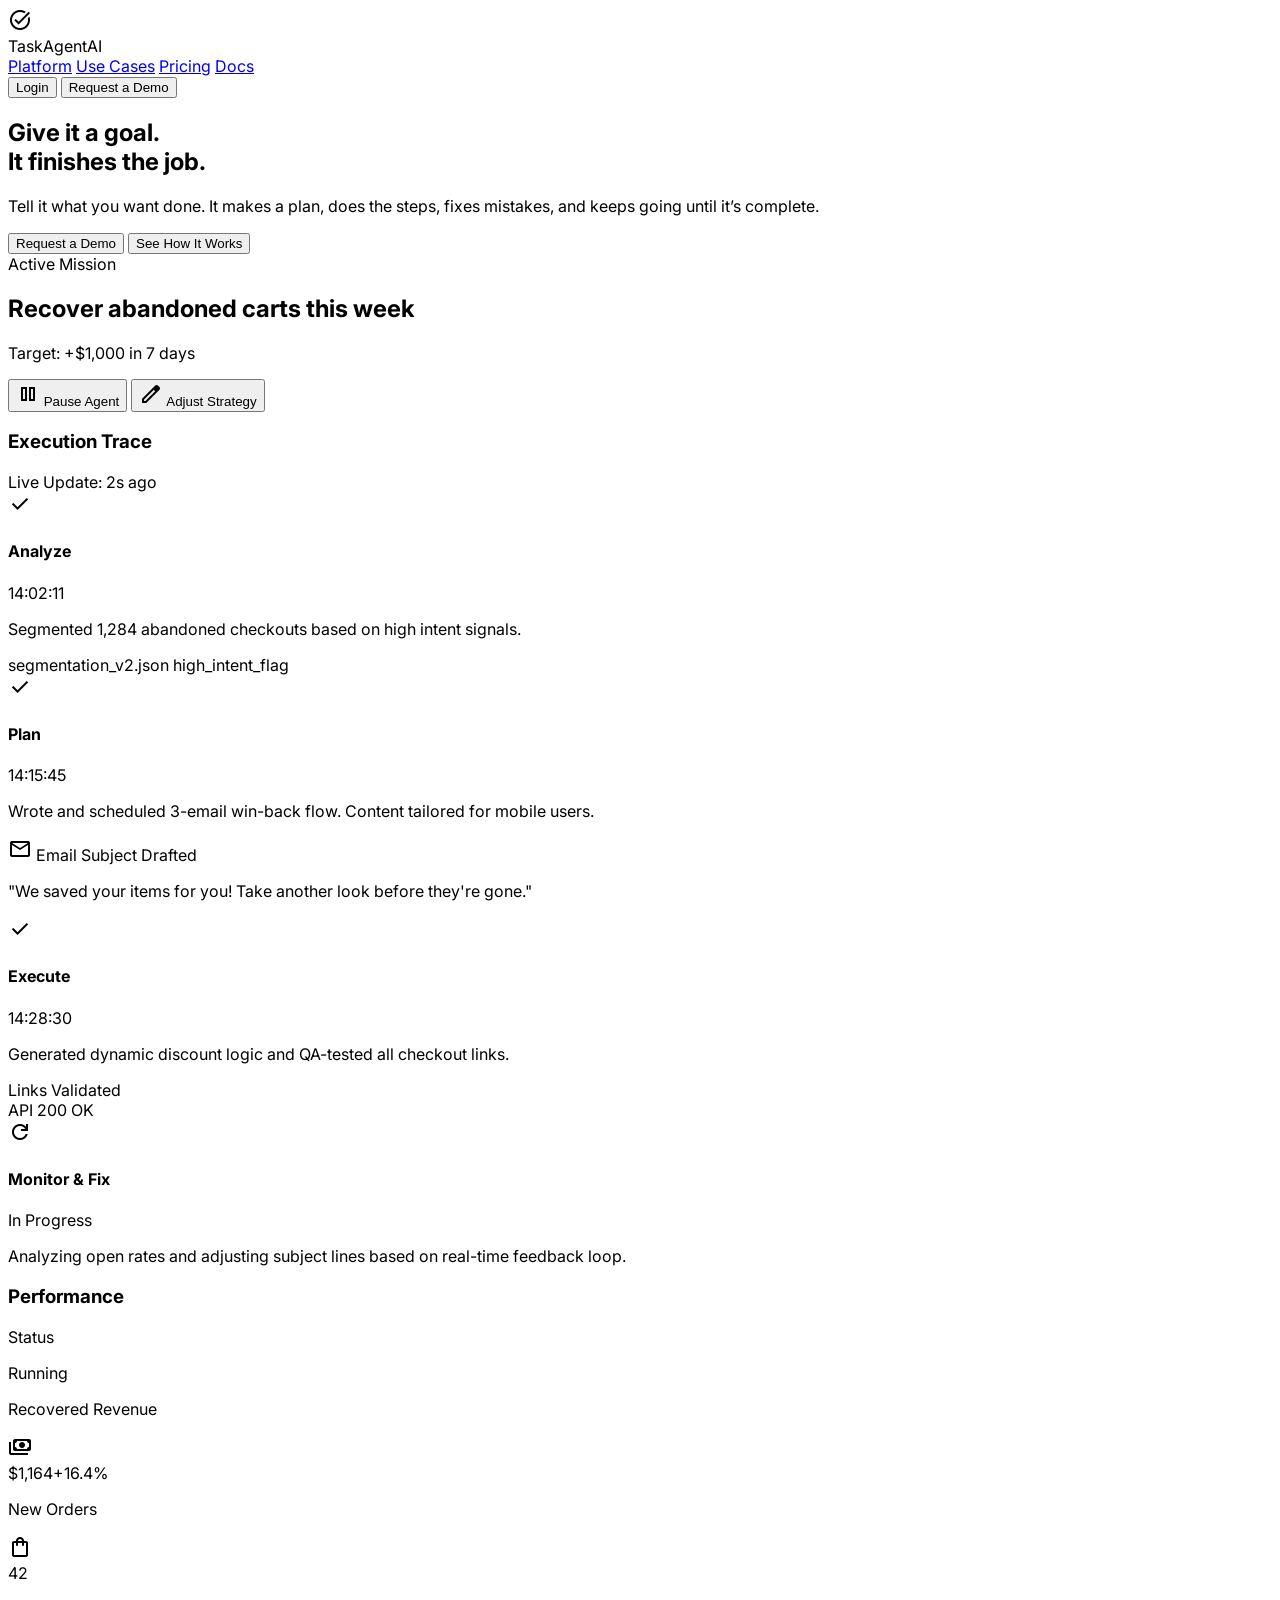
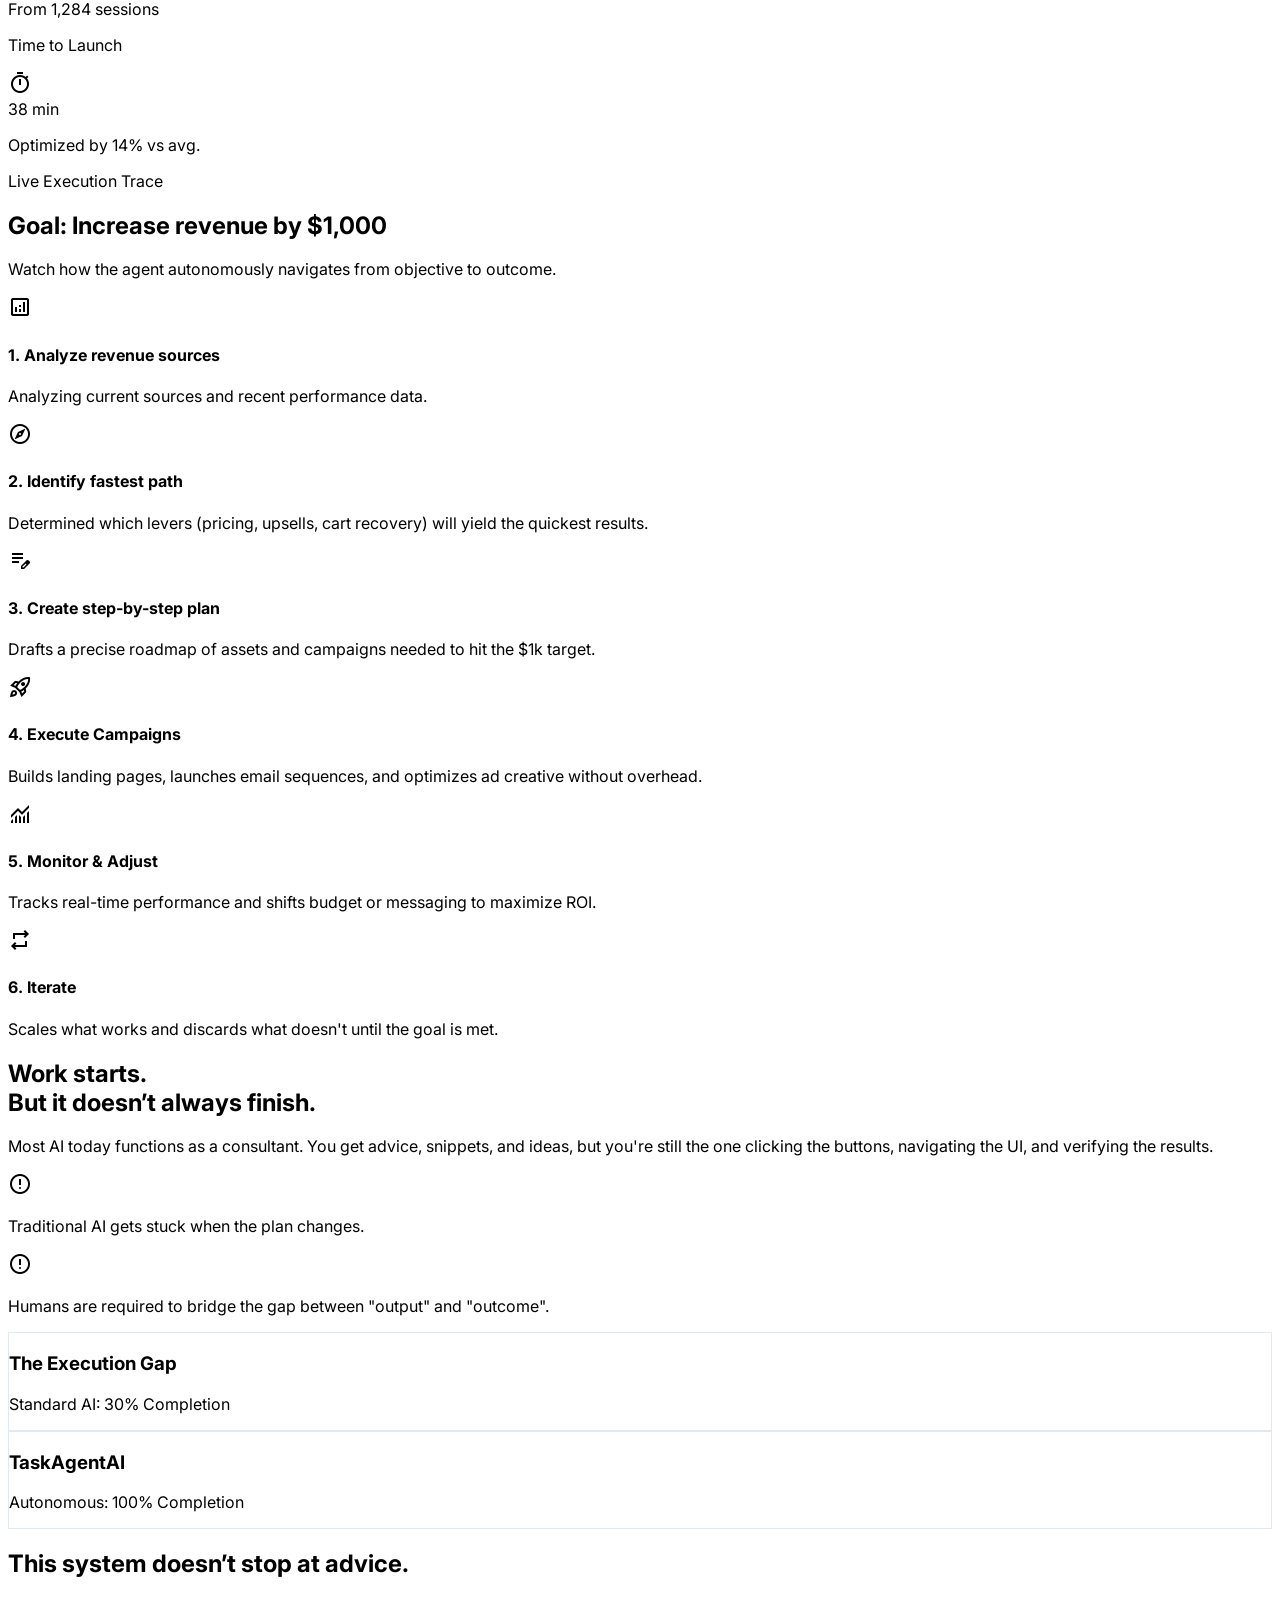
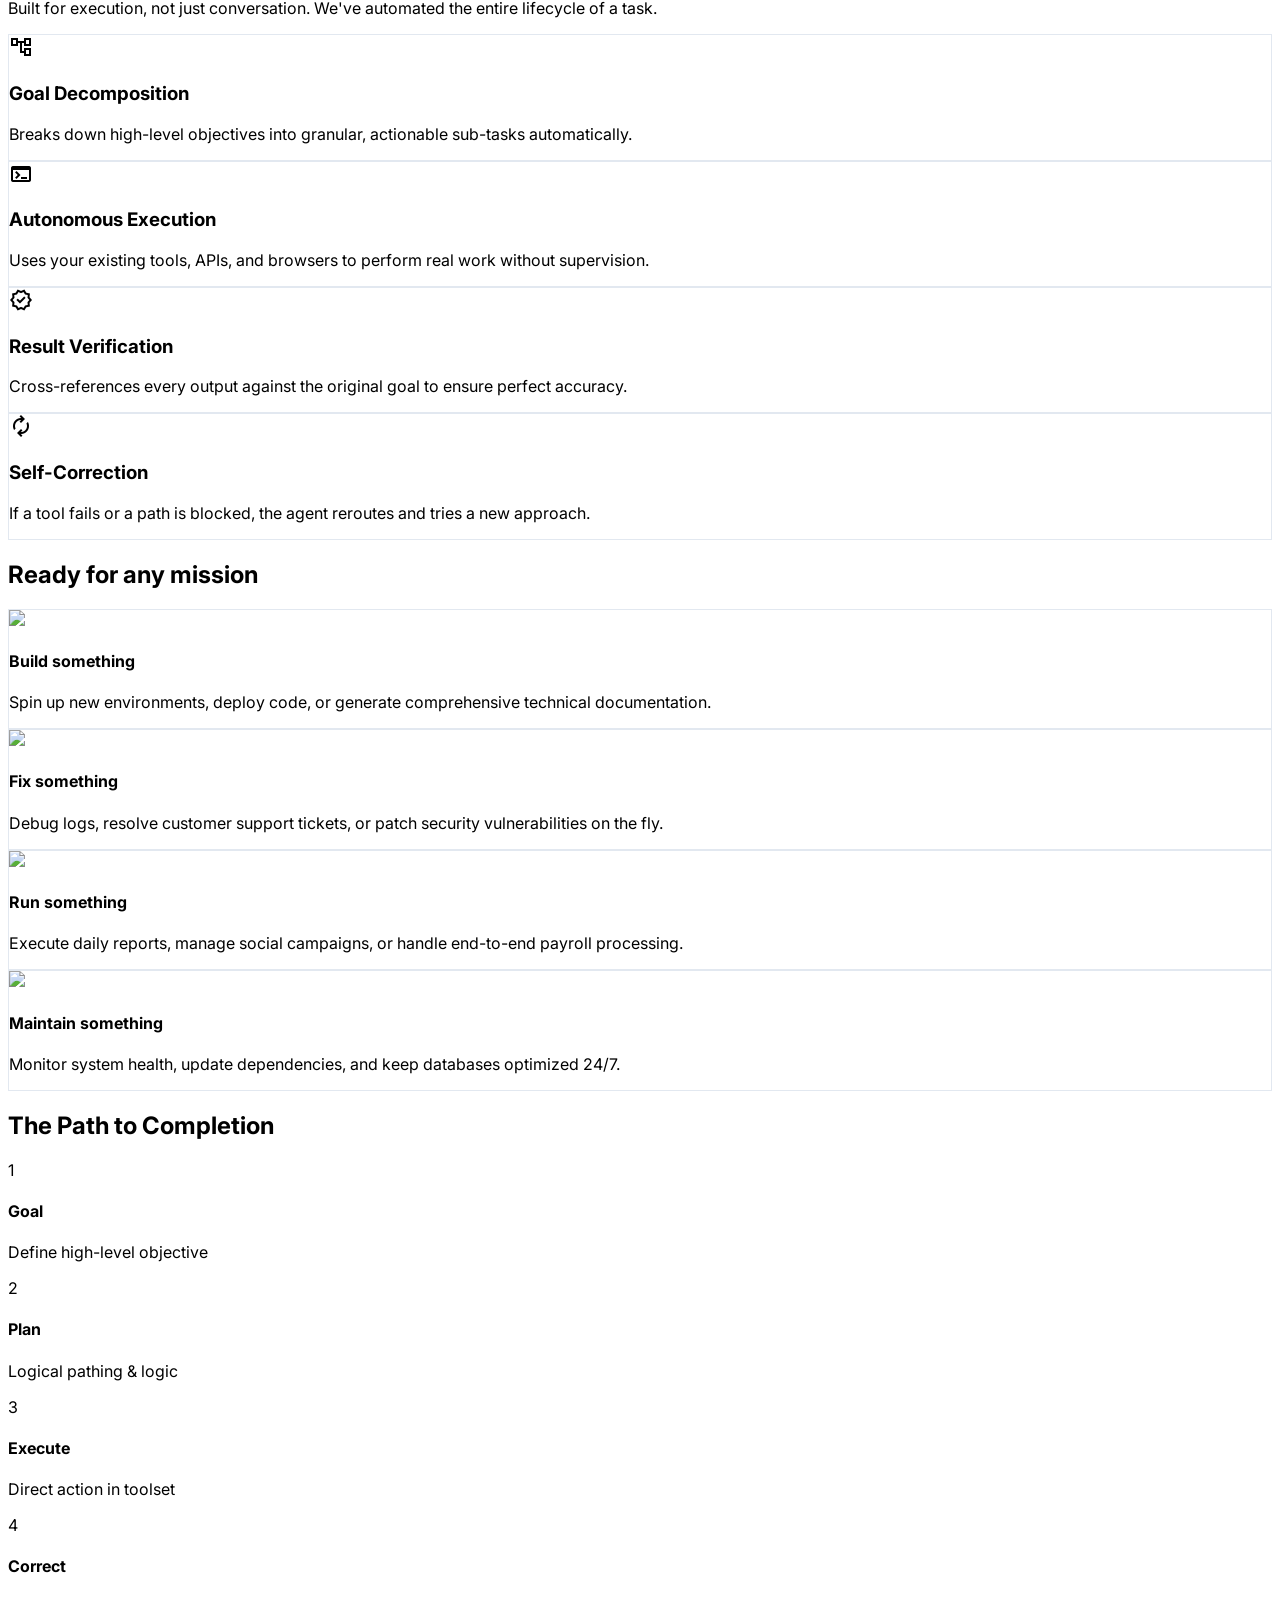
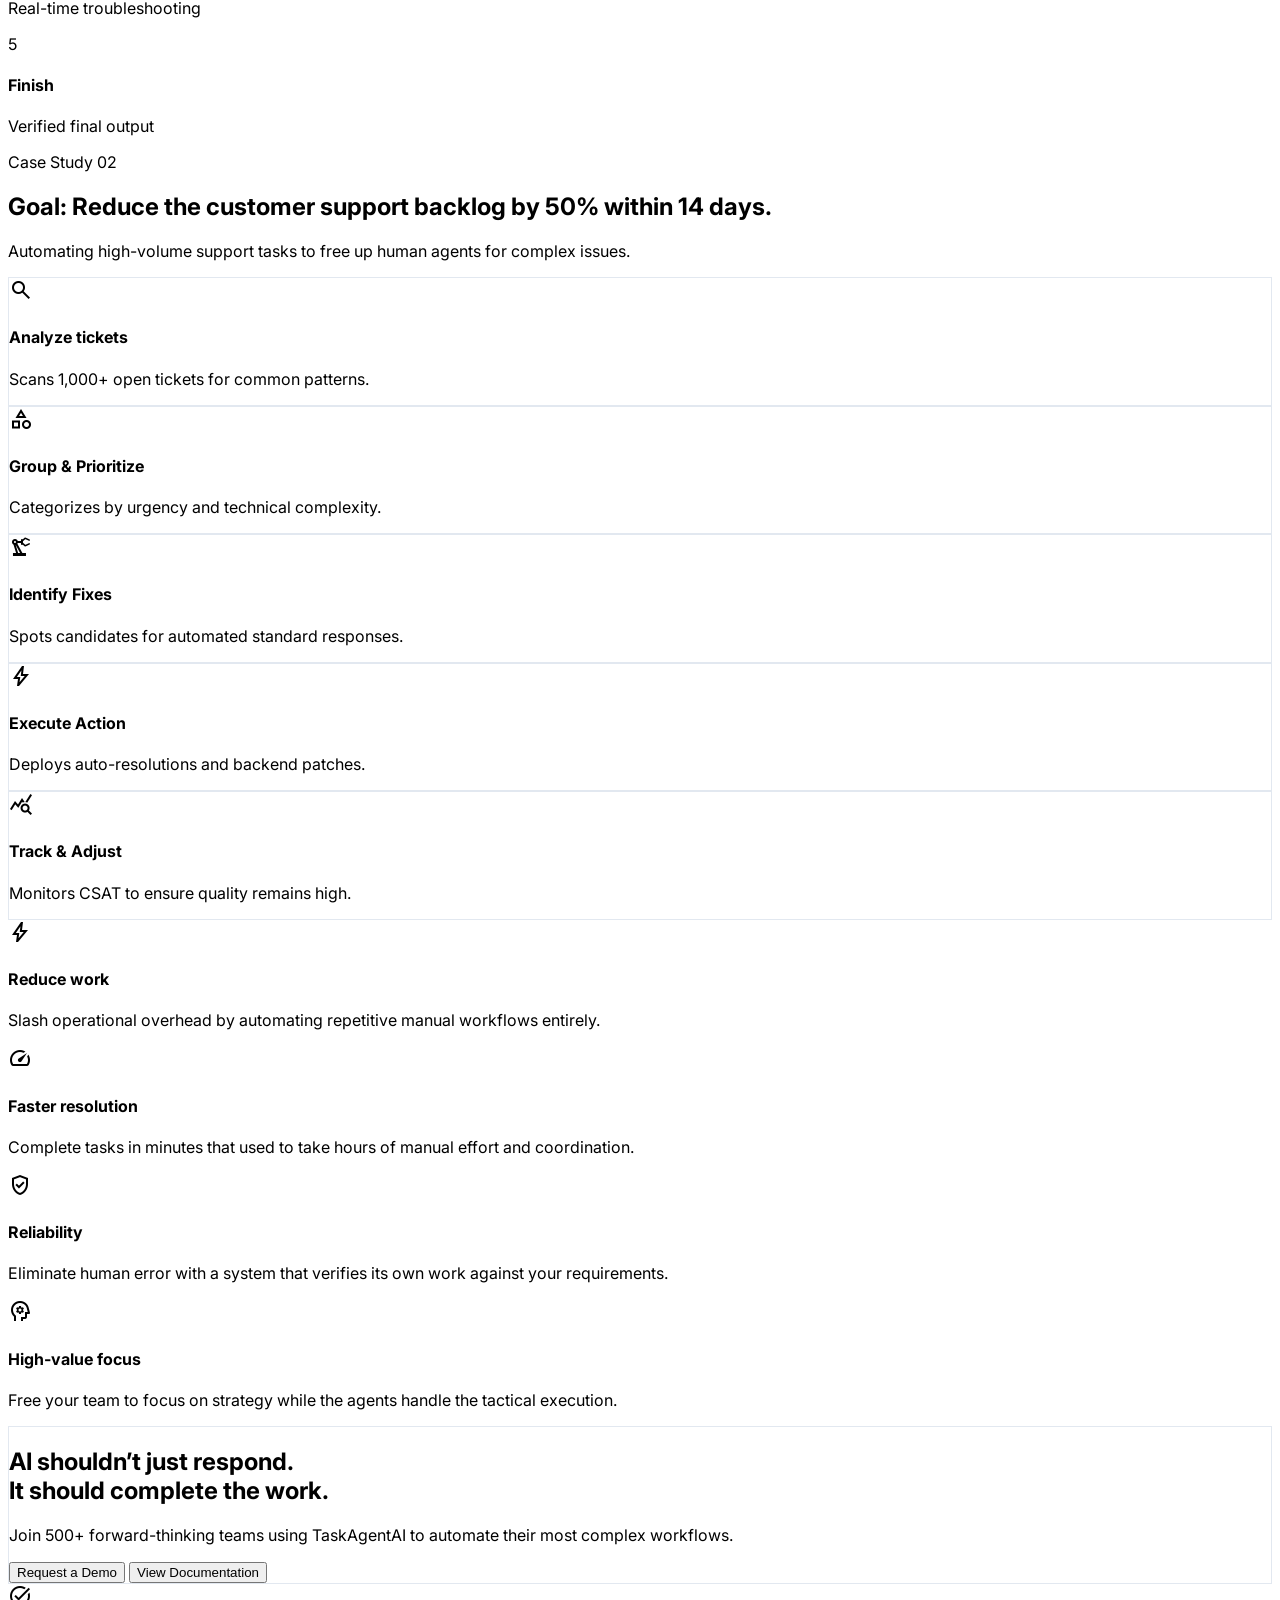
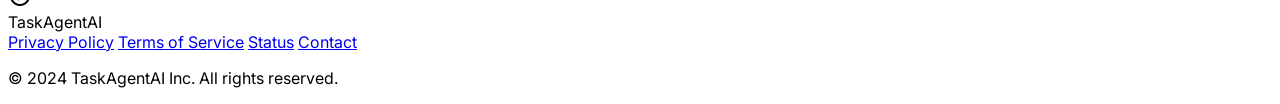
==== index.html @ cd780e86 "Initial website commit" ====
<!DOCTYPE html>
<html class="light" lang="en">
<head>
  <meta charset="utf-8"/>
  <meta content="width=device-width, initial-scale=1.0" name="viewport"/>
  <title>TaskAgentAI | Beyond Advice, Pure Execution</title>
  <script src="https://cdn.tailwindcss.com?plugins=forms,container-queries"></script>
  <link href="https://fonts.googleapis.com/css2?family=Inter:wght@400;500;600;700;800;900&amp;display=swap" rel="stylesheet"/>
  <link href="https://fonts.googleapis.com/css2?family=Material+Symbols+Outlined:wght,FILL@100..700,0..1&amp;display=swap" rel="stylesheet"/>
  <script id="tailwind-config">
    tailwind.config = {
      darkMode: "class",
      theme: {
        extend: {
          colors: {
            "primary": "#000000",
            "background-light": "#ffffff",
            "background-dark": "#000000",
            "input": "#e2e8f0",
            "muted": "#64748b",
            "foreground": "#000000"
          },
          fontFamily: {
            "display": ["Inter", "sans-serif"]
          },
          borderRadius: {
            "DEFAULT": "0.375rem",
            "md": "0.375rem",
            "lg": "0.5rem",
            "xl": "0.75rem",
            "full": "9999px"
          }
        }
      }
    };
  </script>
  <style>
    body {
      font-family: 'Inter', sans-serif;
      -webkit-font-smoothing: antialiased;
    }
    .notion-border {
      border: 1px solid #e2e8f0;
    }
    .notion-card-hover:hover {
      background-color: #f8fafc;
      border-color: #000000;
    }
    .step-line::after {
      content: '';
      position: absolute;
      top: 50%;
      left: 100%;
      width: 100%;
      height: 1px;
      background-color: #e2e8f0;
      z-index: -1;
    }
  </style>
</head>
<body class="bg-background-light text-foreground antialiased selection:bg-black/10">
  <div id="app"></div>
  <script defer src="./components/header.js?v=1"></script>
  <script defer src="./components/hero.js?v=2"></script>
  <script defer src="./components/sections.js?v=1"></script>
  <script defer src="./components/footer.js?v=1"></script>
  <script defer src="./components/app.js?v=1"></script>
</body>
</html>
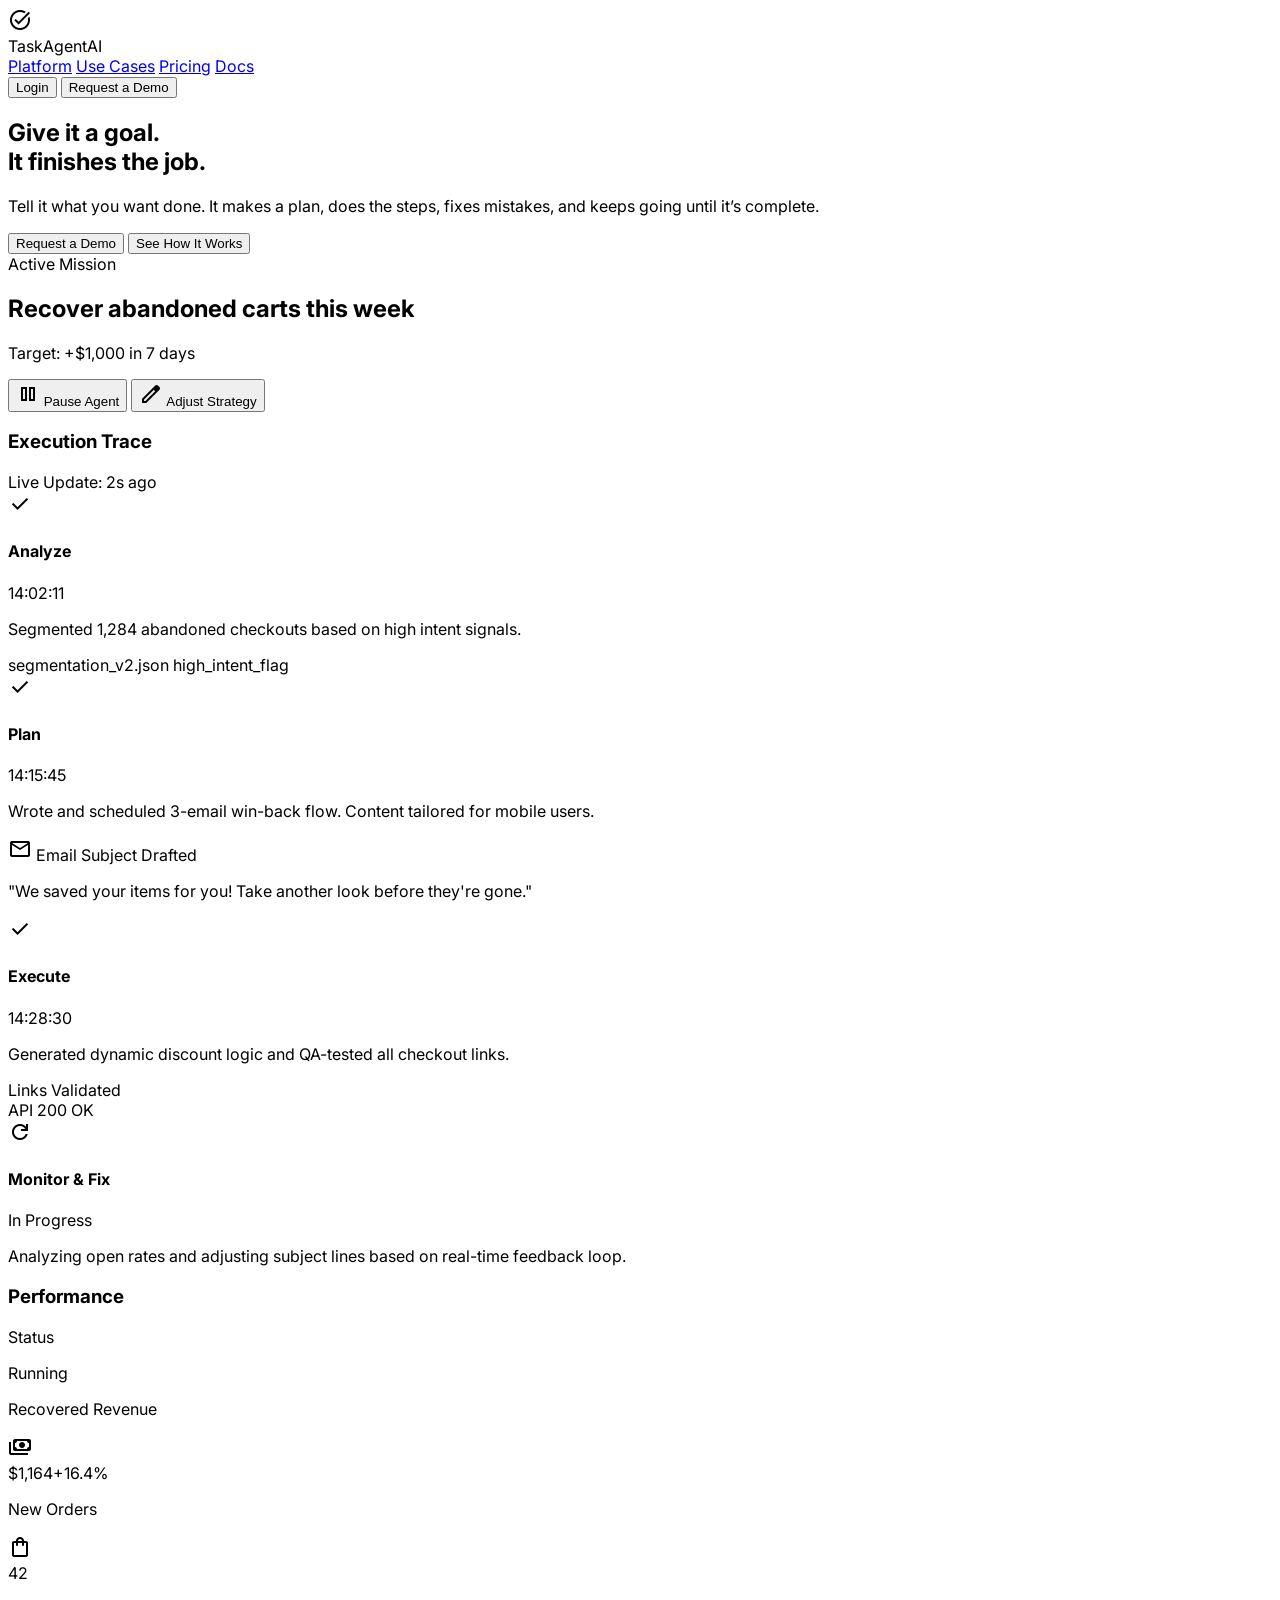
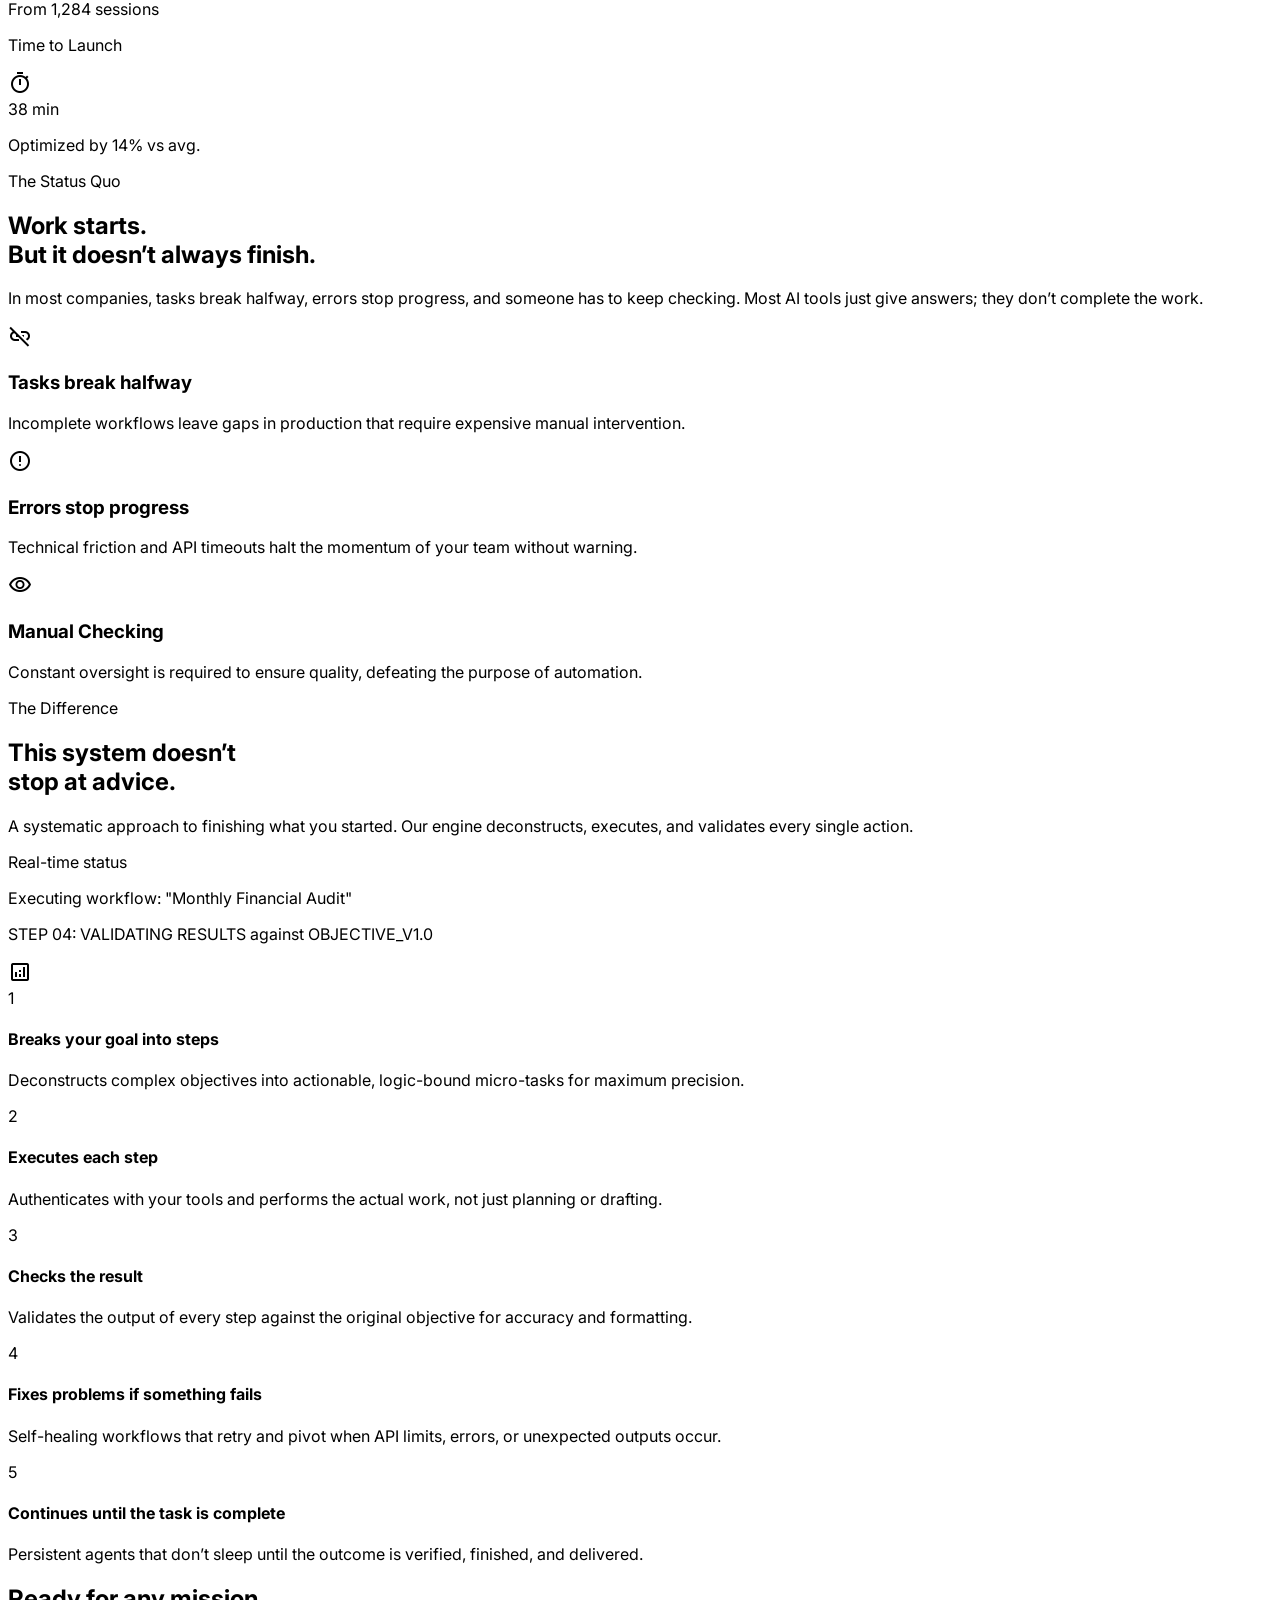
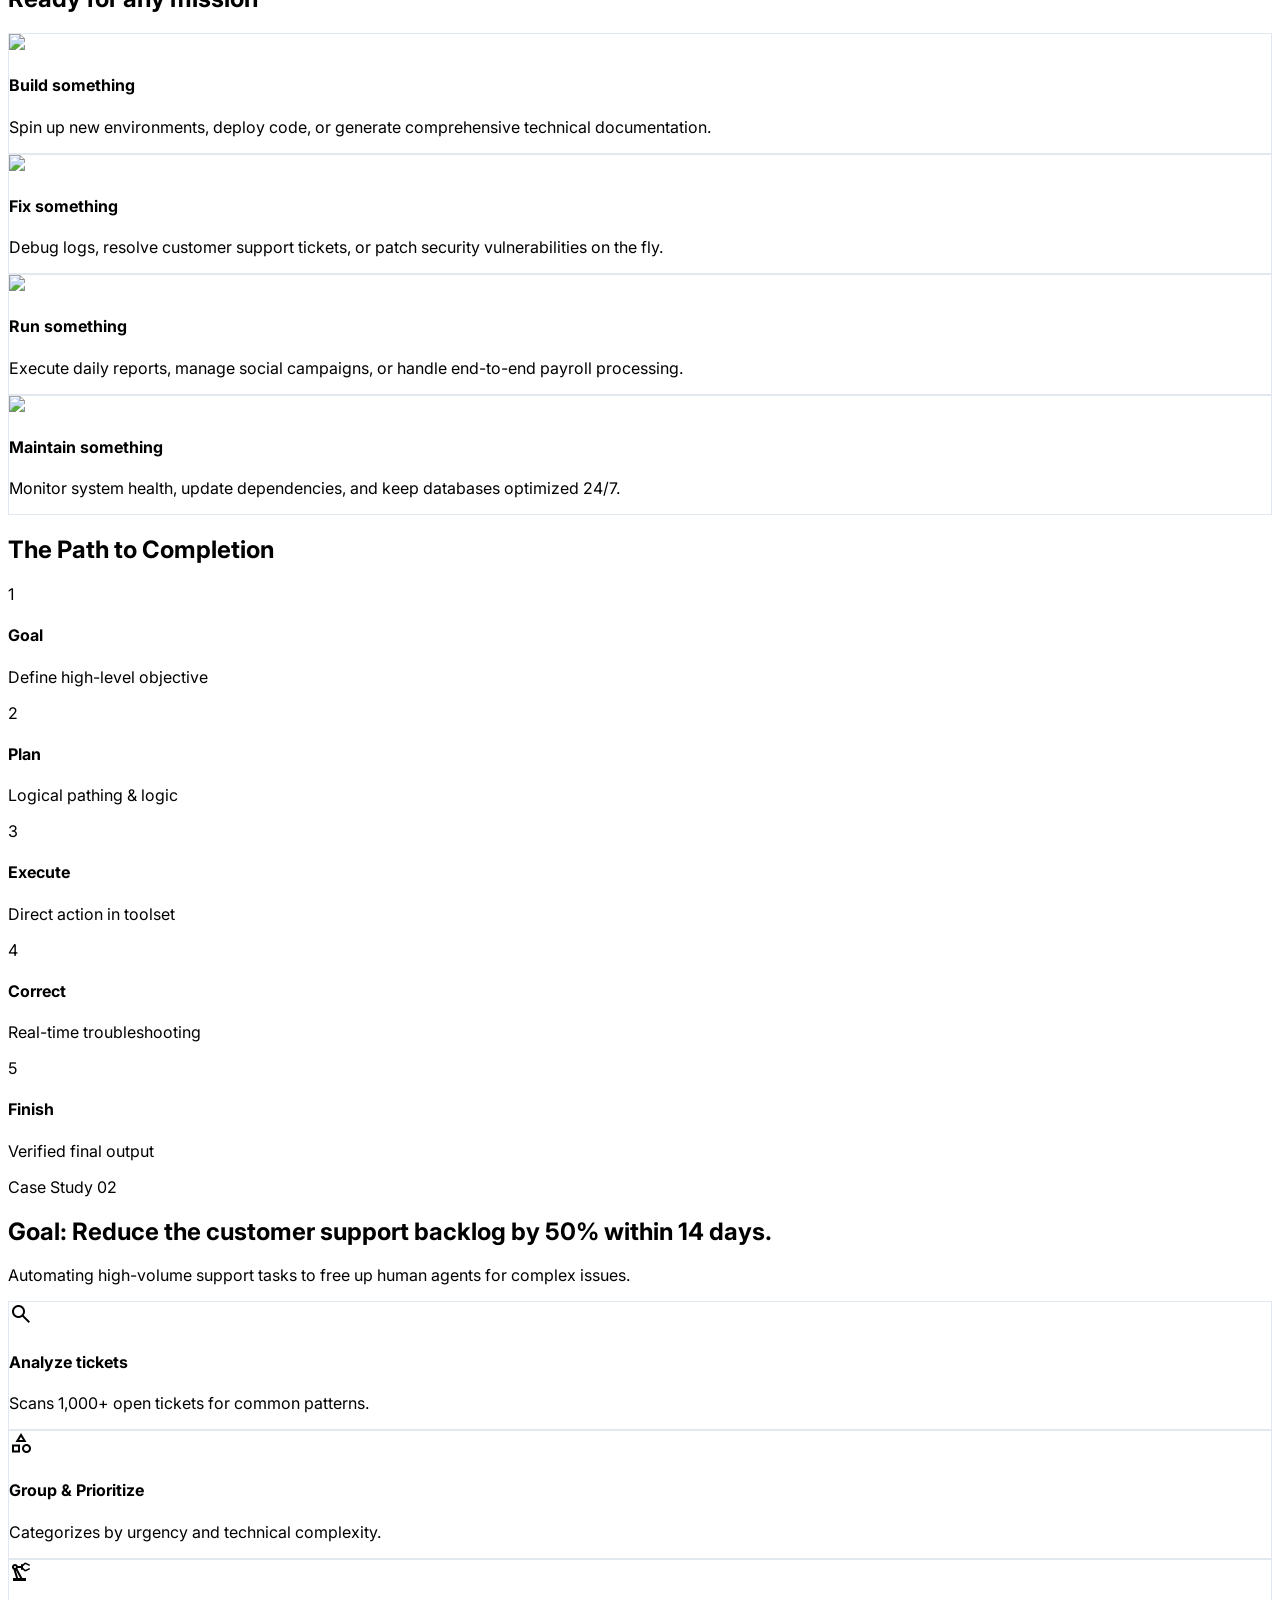
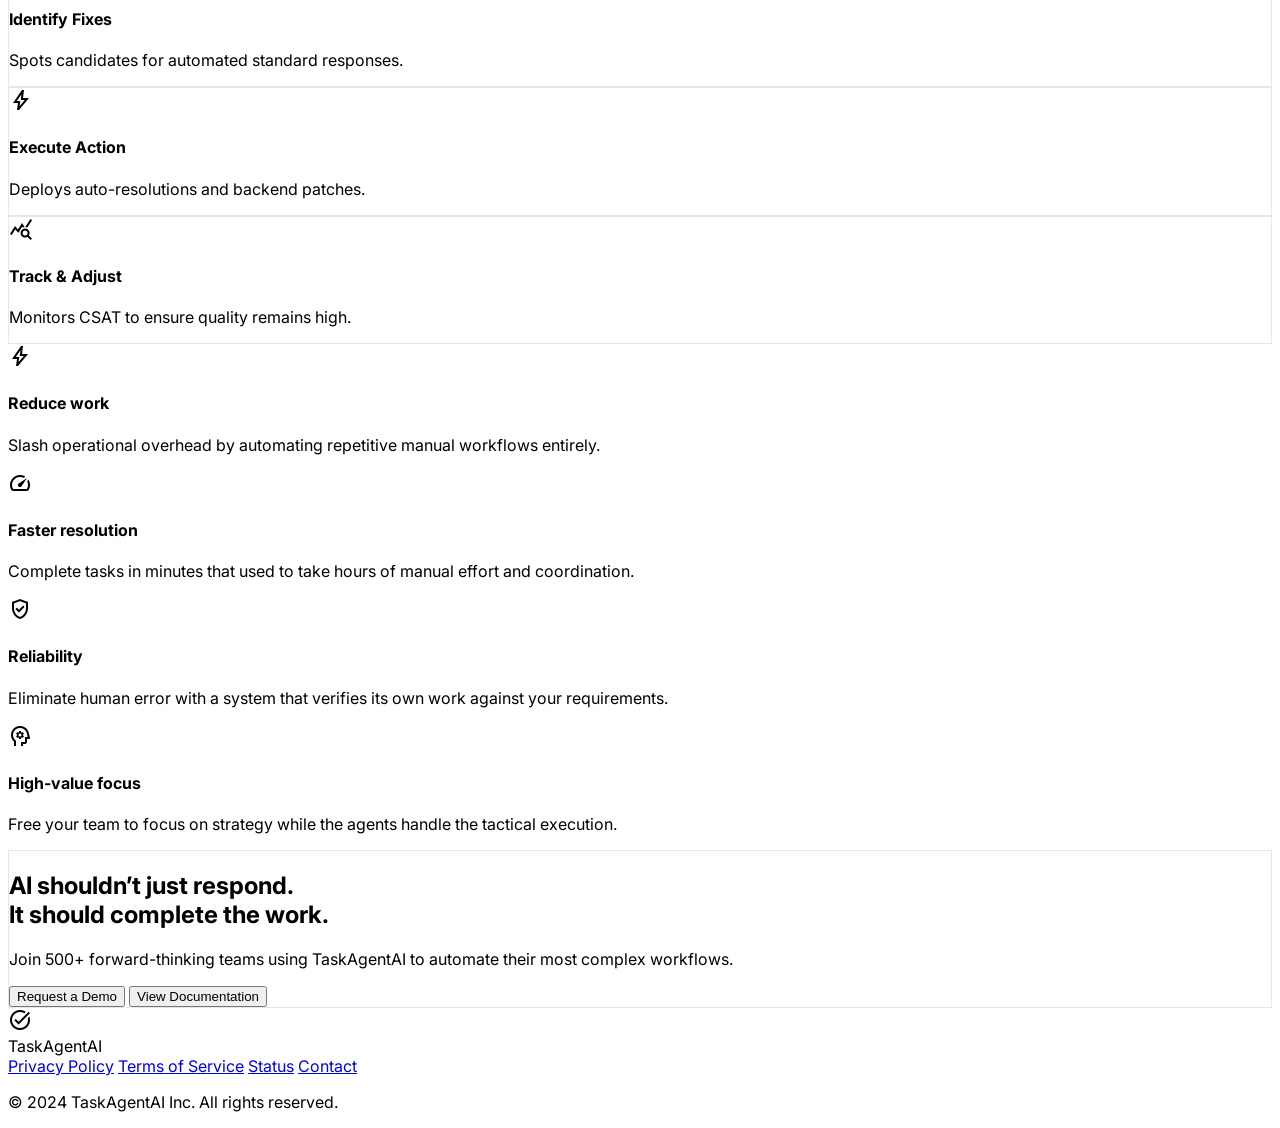
==== commit 22b3bcec: "Split outcome block into separate section and add divider" ====
--- a/index.html
+++ b/index.html
@@ -62,8 +62,9 @@
   <div id="app"></div>
   <script defer src="./components/header.js?v=1"></script>
   <script defer src="./components/hero.js?v=2"></script>
-  <script defer src="./components/sections.js?v=1"></script>
+  <script defer src="./components/outcome-section.js?v=1"></script>
+  <script defer src="./components/sections.js?v=7"></script>
   <script defer src="./components/footer.js?v=1"></script>
-  <script defer src="./components/app.js?v=1"></script>
+  <script defer src="./components/app.js?v=3"></script>
 </body>
 </html>
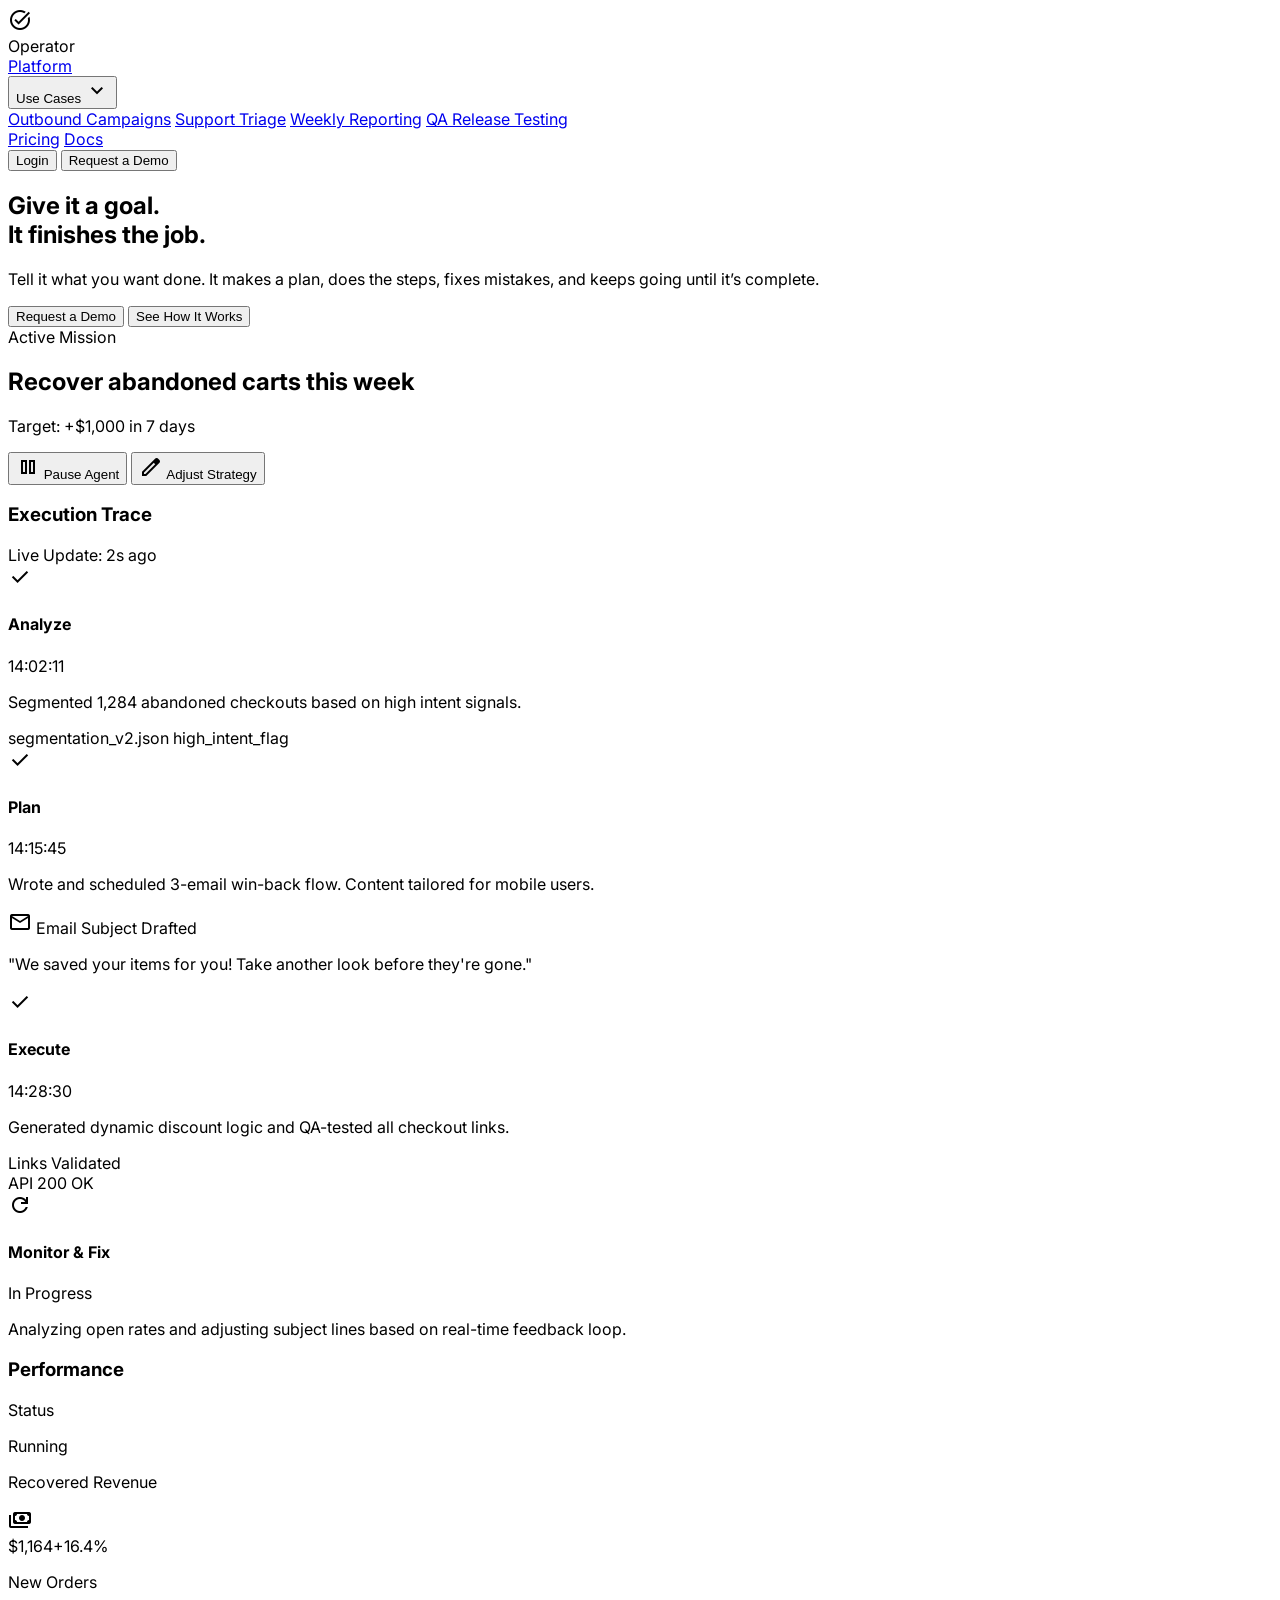
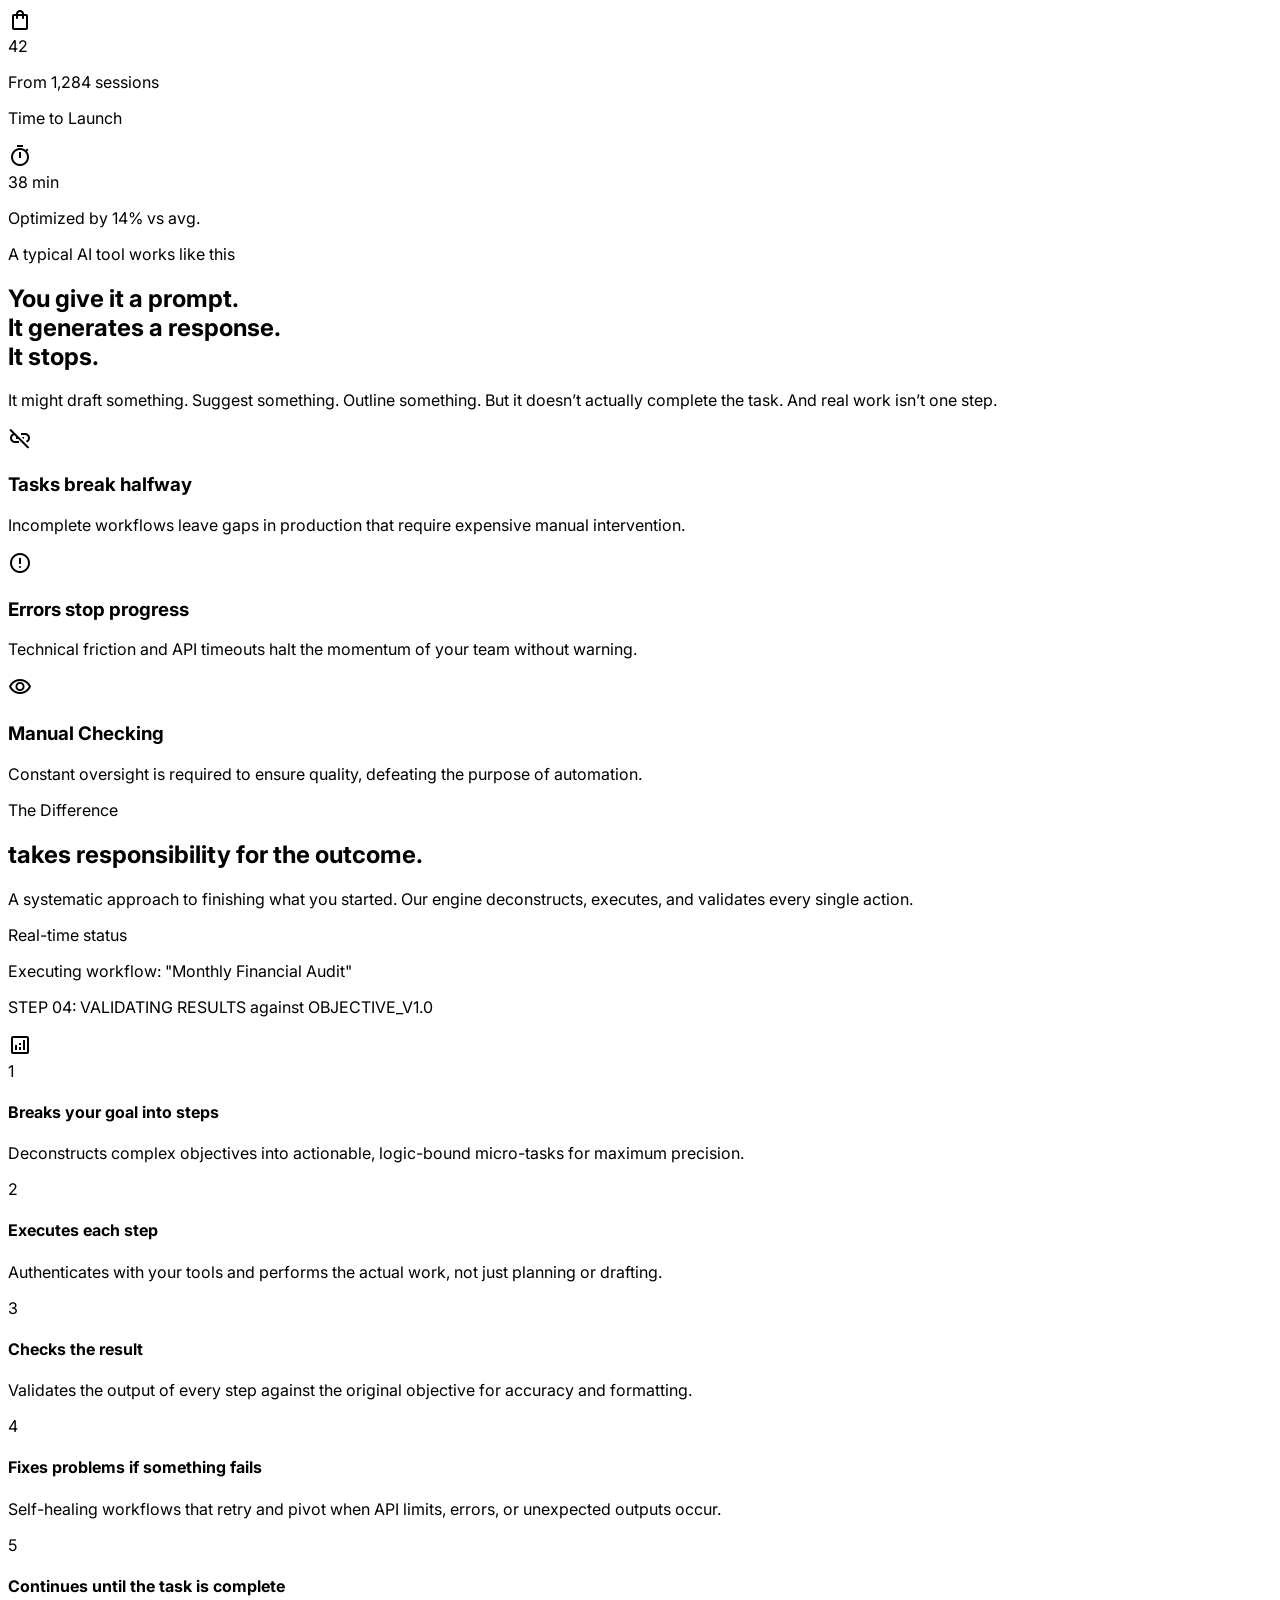
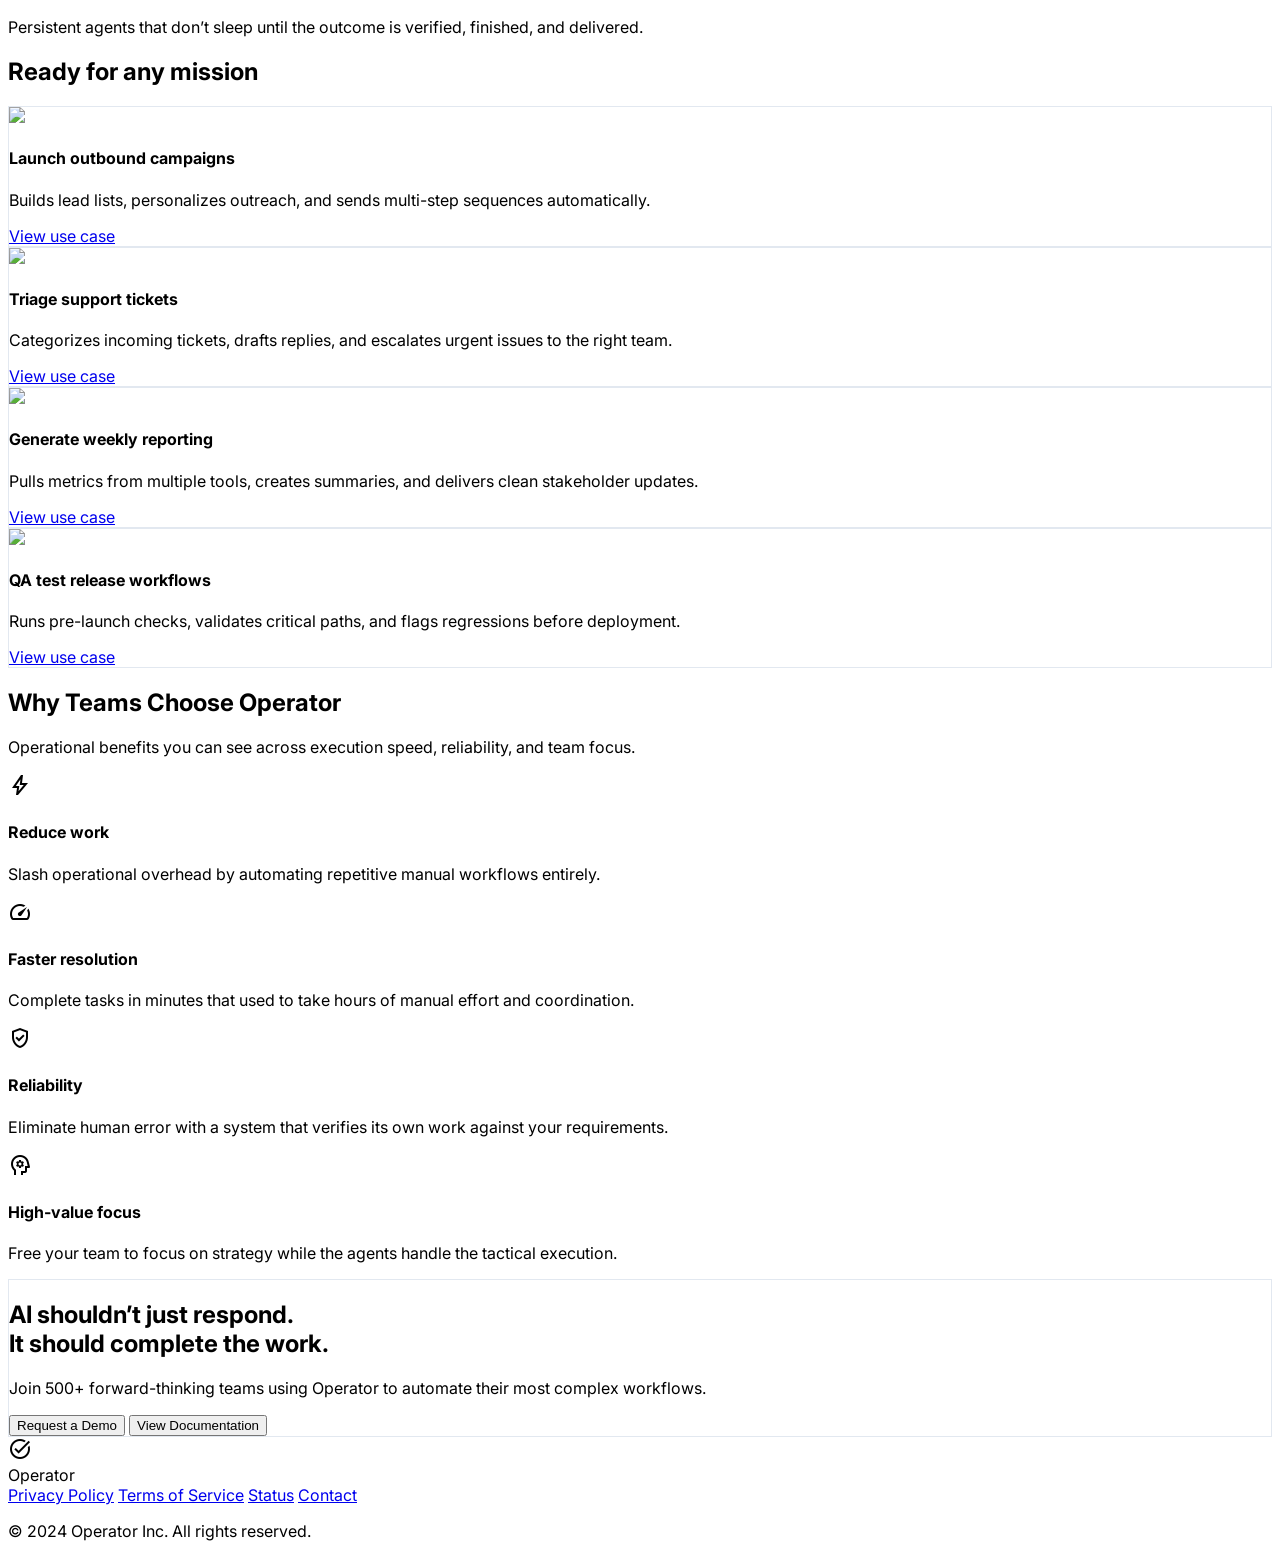
==== commit e7d8f98a: "Update branding, use case pages, and header dropdown" ====
--- a/index.html
+++ b/index.html
@@ -3,7 +3,7 @@
 <head>
   <meta charset="utf-8"/>
   <meta content="width=device-width, initial-scale=1.0" name="viewport"/>
-  <title>TaskAgentAI | Beyond Advice, Pure Execution</title>
+  <title>Operator | Beyond Advice, Pure Execution</title>
   <script src="https://cdn.tailwindcss.com?plugins=forms,container-queries"></script>
   <link href="https://fonts.googleapis.com/css2?family=Inter:wght@400;500;600;700;800;900&amp;display=swap" rel="stylesheet"/>
   <link href="https://fonts.googleapis.com/css2?family=Material+Symbols+Outlined:wght,FILL@100..700,0..1&amp;display=swap" rel="stylesheet"/>
@@ -60,11 +60,11 @@
 </head>
 <body class="bg-background-light text-foreground antialiased selection:bg-black/10">
   <div id="app"></div>
-  <script defer src="./components/header.js?v=1"></script>
+  <script defer src="./components/header.js?v=4"></script>
   <script defer src="./components/hero.js?v=2"></script>
   <script defer src="./components/outcome-section.js?v=1"></script>
-  <script defer src="./components/sections.js?v=7"></script>
-  <script defer src="./components/footer.js?v=1"></script>
+  <script defer src="./components/sections.js?v=13"></script>
+  <script defer src="./components/footer.js?v=2"></script>
   <script defer src="./components/app.js?v=3"></script>
 </body>
 </html>
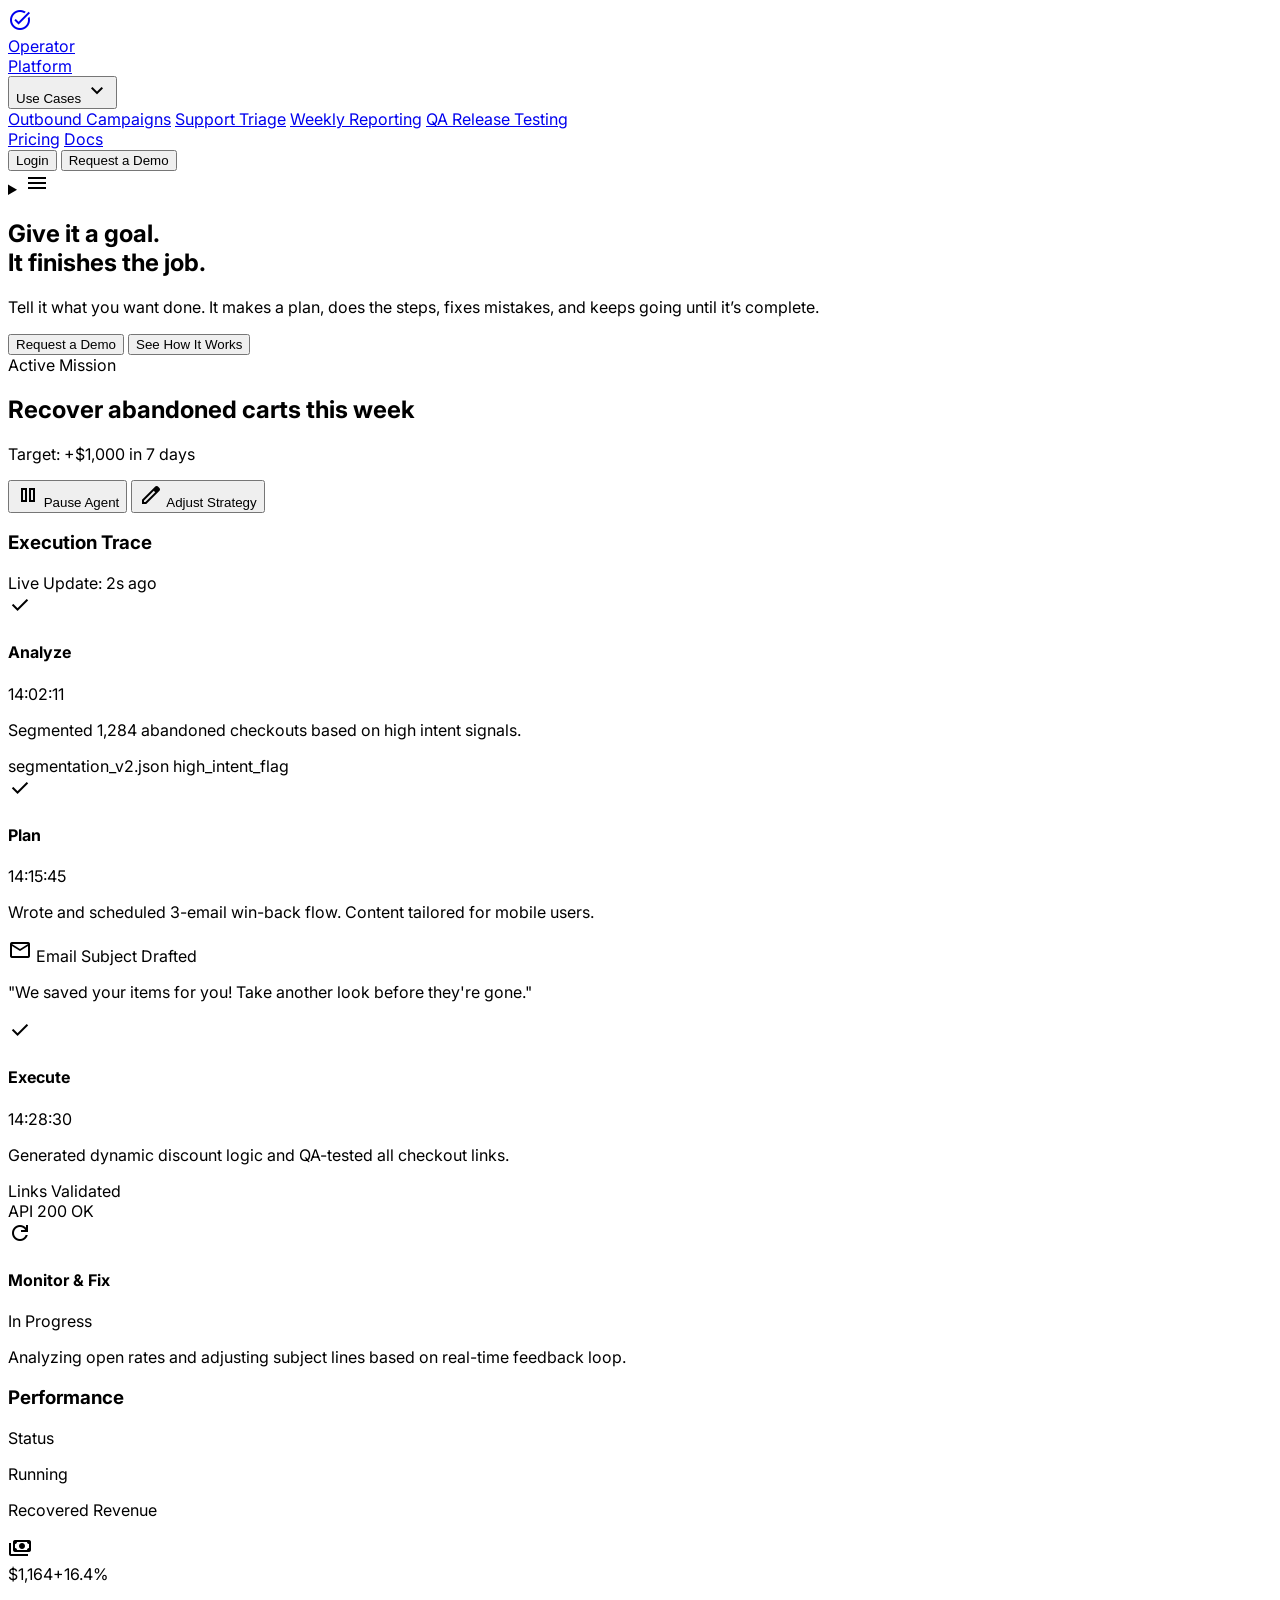
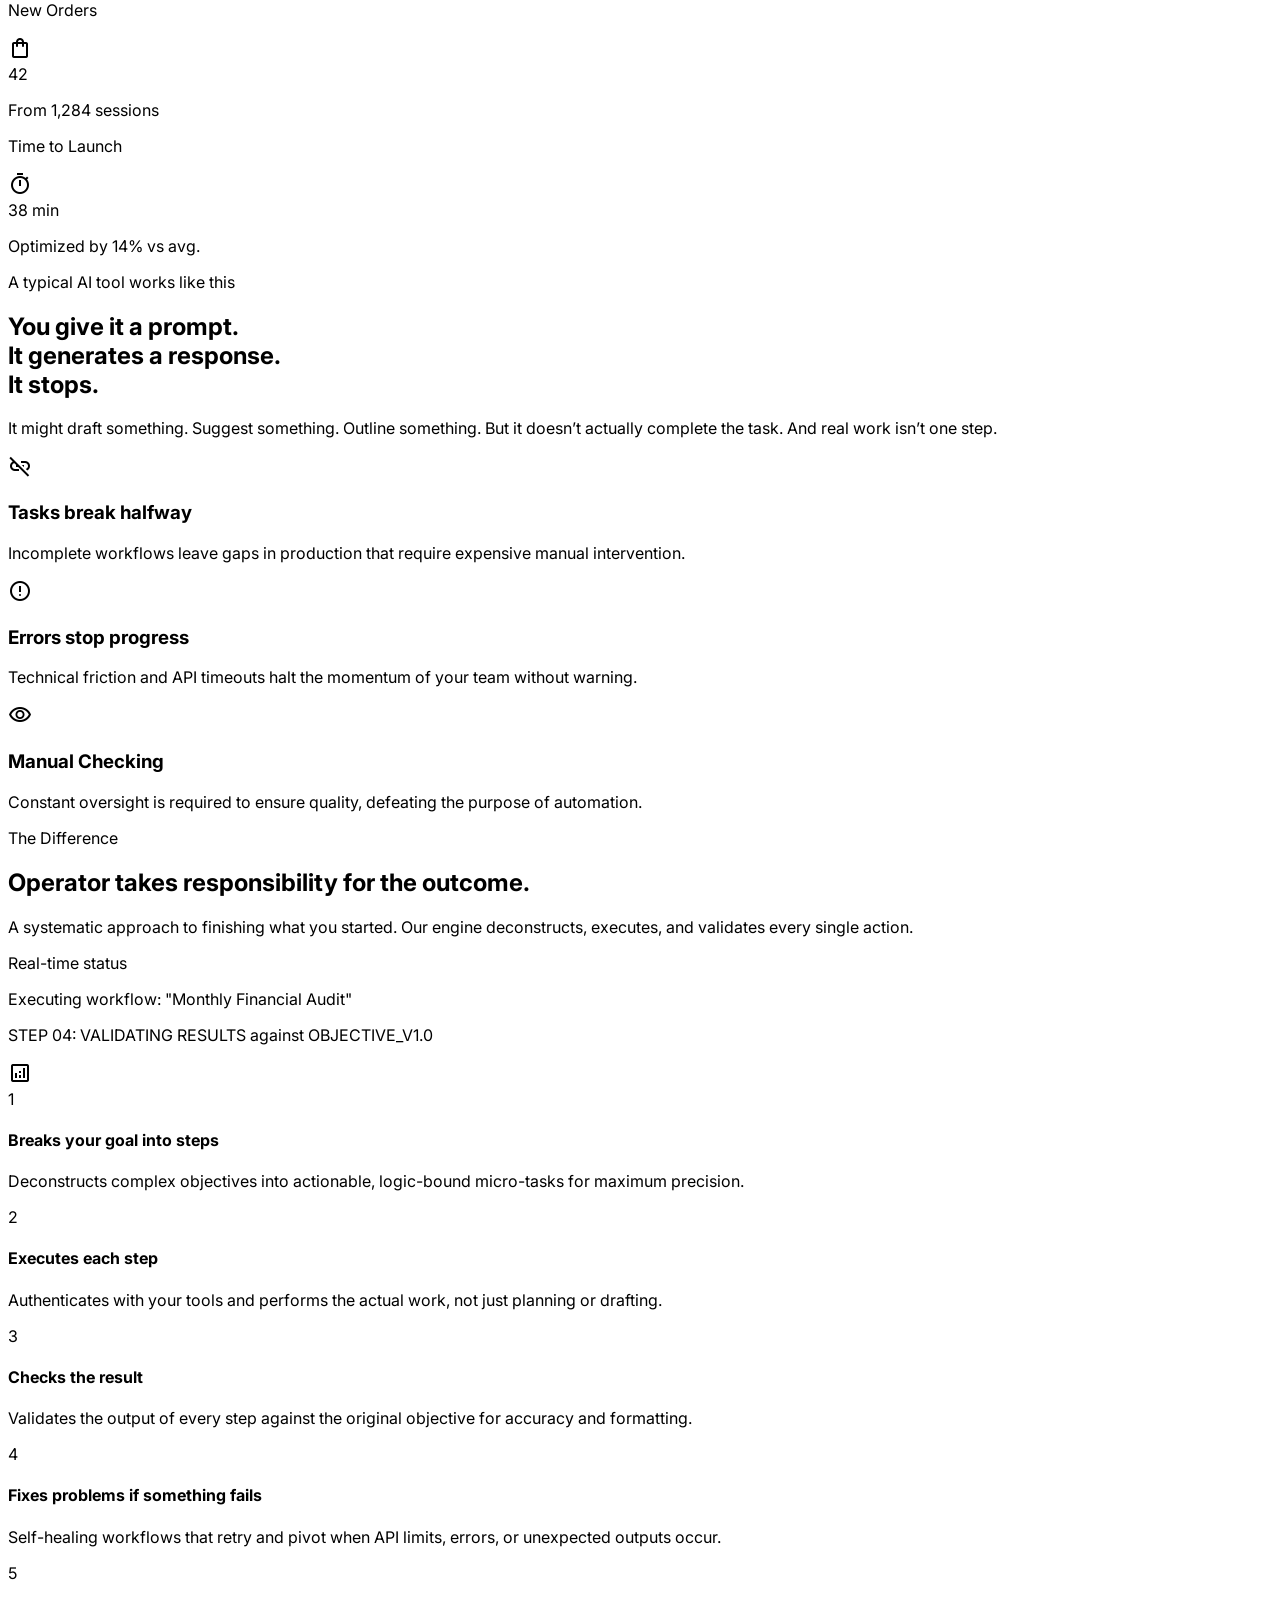
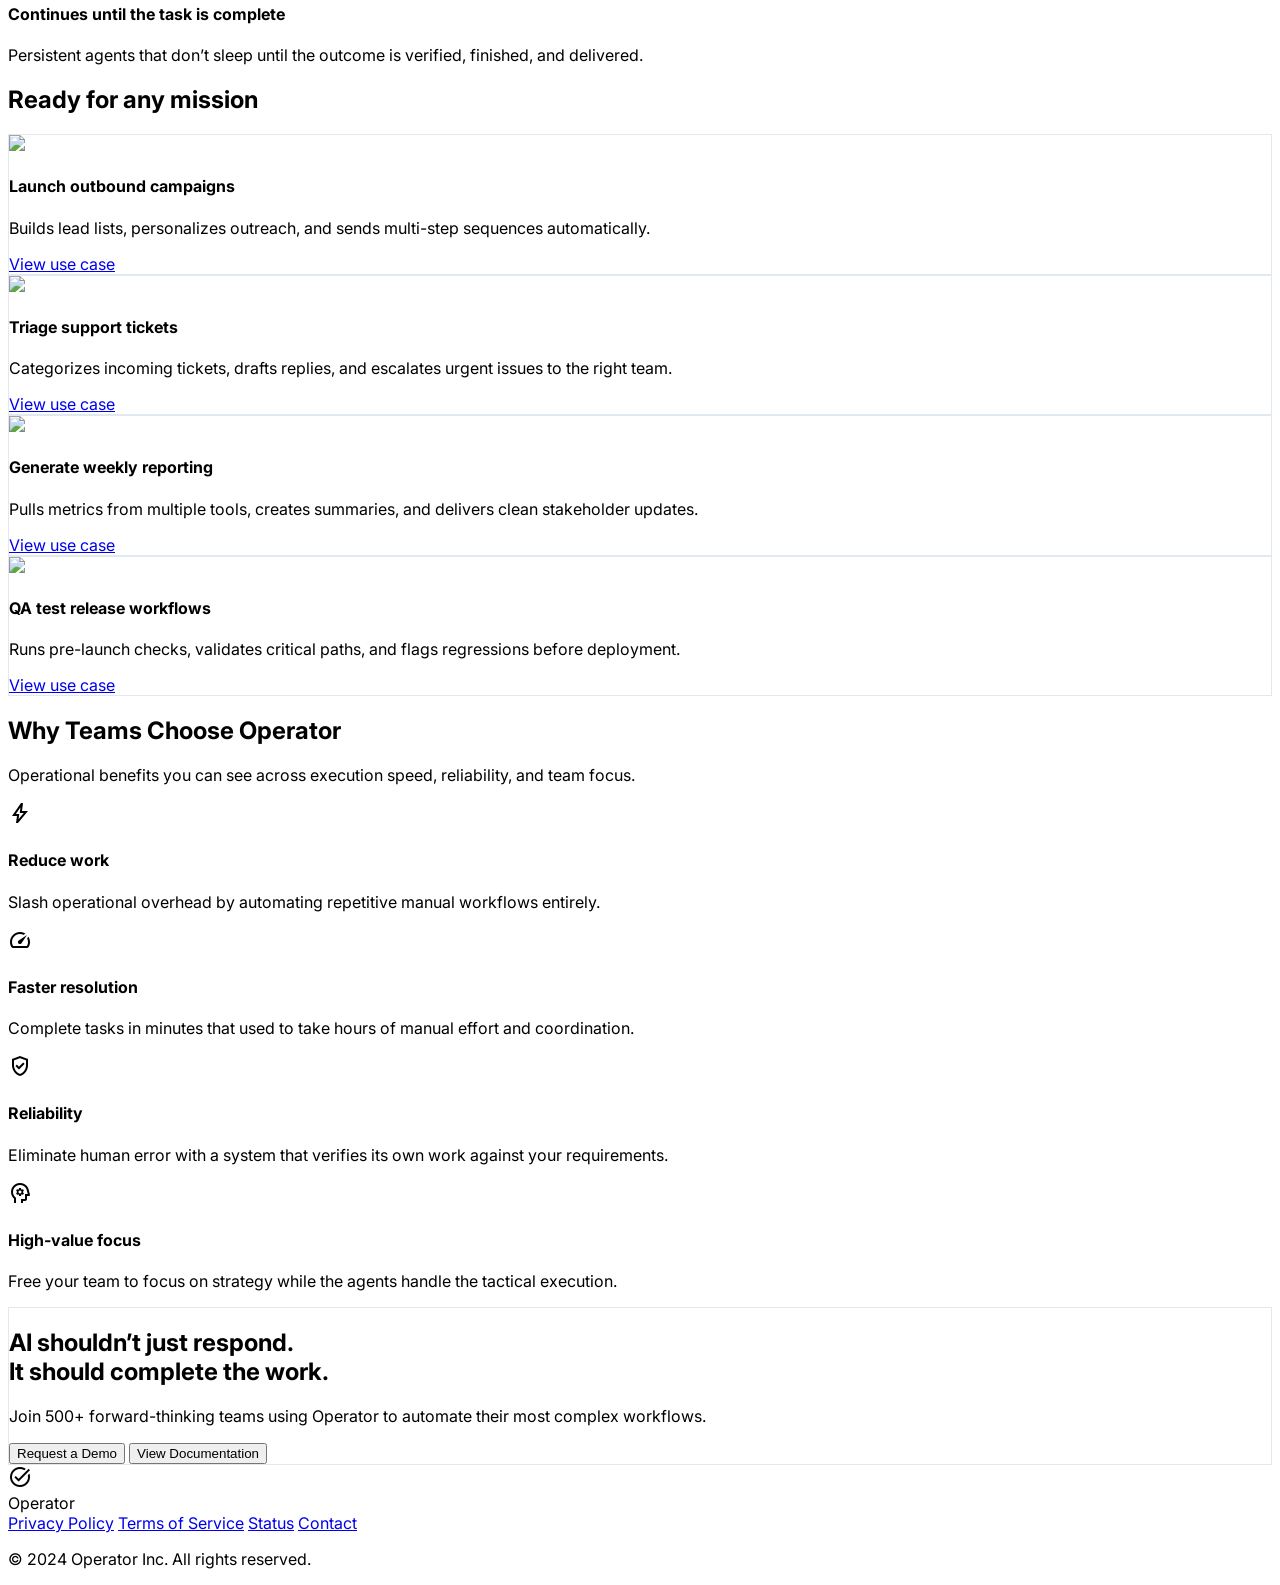
==== commit 5ead1eb5: "Unify shared layout, improve mobile view, and update Operator messaging" ====
--- a/index.html
+++ b/index.html
@@ -60,11 +60,11 @@
 </head>
 <body class="bg-background-light text-foreground antialiased selection:bg-black/10">
   <div id="app"></div>
-  <script defer src="./components/header.js?v=4"></script>
-  <script defer src="./components/hero.js?v=2"></script>
-  <script defer src="./components/outcome-section.js?v=1"></script>
+  <script defer src="./components/header.js?v=6"></script>
+  <script defer src="./components/hero.js?v=3"></script>
+  <script defer src="./components/outcome-section.js?v=3"></script>
   <script defer src="./components/sections.js?v=13"></script>
-  <script defer src="./components/footer.js?v=2"></script>
+  <script defer src="./components/footer.js?v=3"></script>
   <script defer src="./components/app.js?v=3"></script>
 </body>
 </html>
